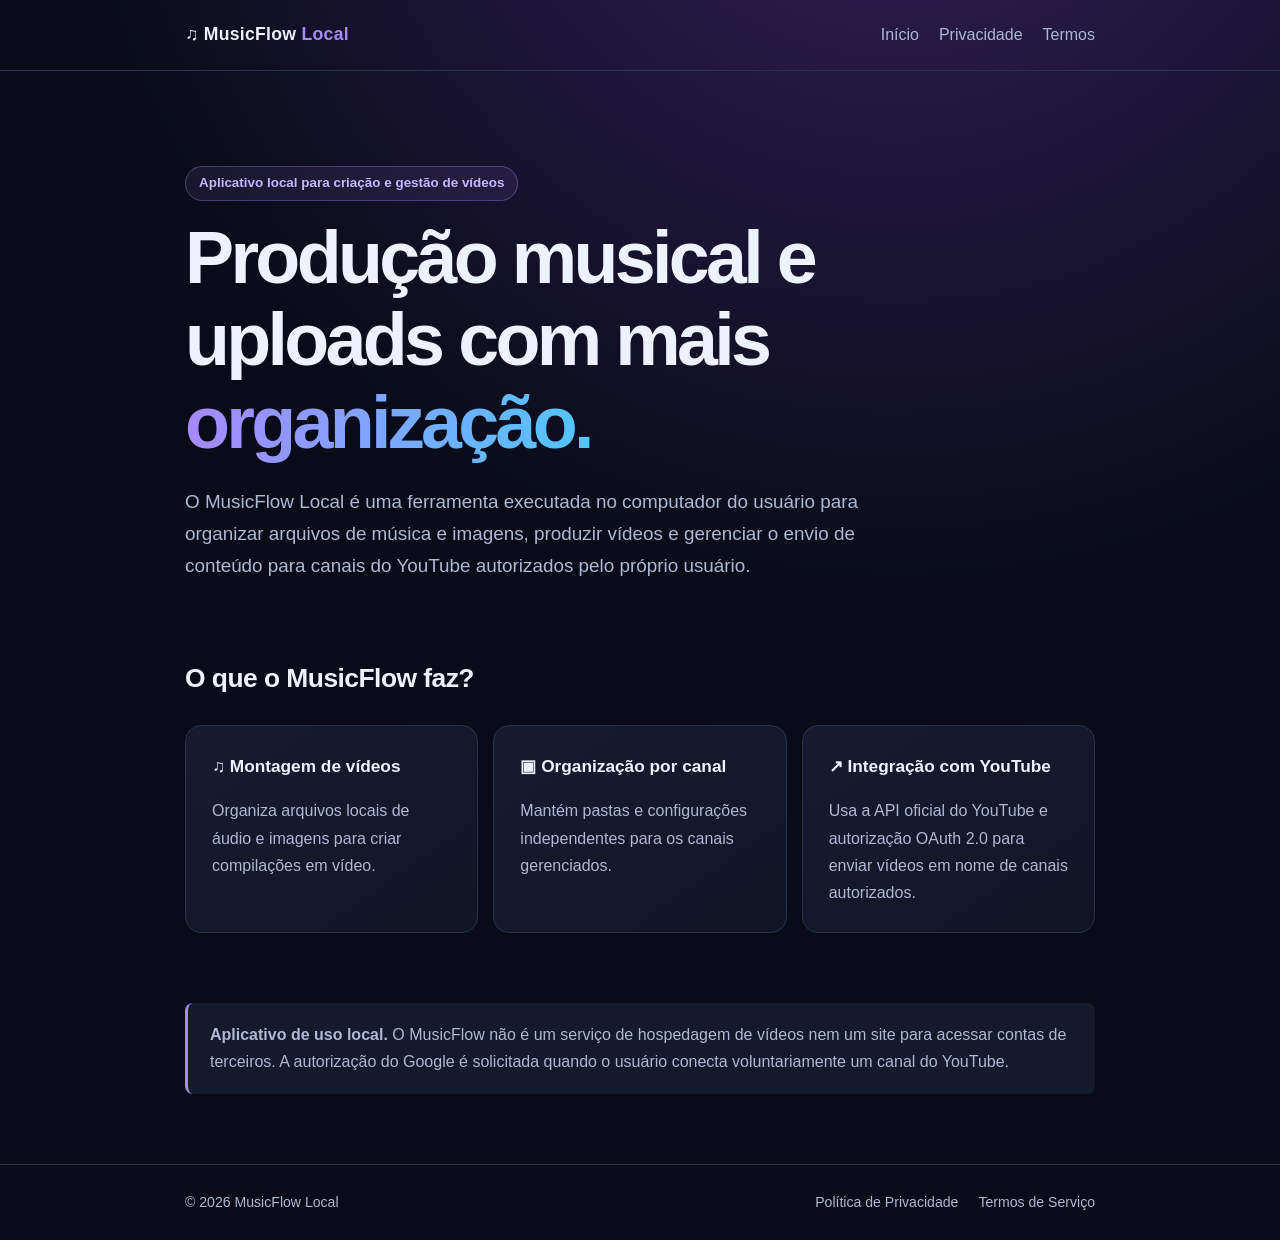
==== index.html @ 0c62ef73 "Add files via upload" ====
<!doctype html>
<html lang="pt-BR">
<head>
  <meta charset="UTF-8">
  <meta name="viewport" content="width=device-width, initial-scale=1">
  <meta name="description" content="MusicFlow Local: aplicativo desktop de uso pessoal para organizar músicas, criar vídeos e gerenciar uploads para canais do YouTube.">
  <title>MusicFlow Local — Página inicial</title>
  <style>
    :root{color-scheme:dark;--bg:#090c18;--panel:#13192c;--stroke:#28324c;--txt:#eef2ff;--muted:#adb8d4;--a:#a887ff;--b:#4fc7ff}
    *{box-sizing:border-box}body{margin:0;font-family:Inter,Segoe UI,Arial,sans-serif;background:radial-gradient(circle at 70% -20%,#34205c 0,transparent 48%),var(--bg);color:var(--txt);line-height:1.7}
    .wrap{max-width:960px;margin:auto;padding:0 25px}header{border-bottom:1px solid var(--stroke)}nav{display:flex;justify-content:space-between;align-items:center;gap:16px;flex-wrap:wrap;padding:20px 0}.brand{font-weight:800;letter-spacing:.3px;font-size:1.1rem;color:var(--txt);text-decoration:none}.brand span{color:var(--a)}.navlinks{display:flex;gap:20px;flex-wrap:wrap}.navlinks a,footer a{color:var(--muted);text-decoration:none}.navlinks a:hover,footer a:hover{color:white}
    main{min-height:65vh}.hero{padding:95px 0 55px}h1{font-size:clamp(2.5rem,6vw,4.6rem);line-height:1.12;letter-spacing:-.05em;max-width:800px;margin:16px 0 22px}h1 em{font-style:normal;background:linear-gradient(95deg,var(--a),var(--b));background-clip:text;color:transparent}.lead{color:var(--muted);font-size:1.18rem;max-width:680px}.eyebrow{display:inline-block;color:#c6b6ff;background:#ab88ff19;border:1px solid #a887ff55;padding:5px 13px;border-radius:100px;font-size:.84rem;font-weight:600}h2{font-size:1.65rem;letter-spacing:-.02em;margin:0 0 24px}.grid{display:grid;grid-template-columns:repeat(3,1fr);gap:15px;margin-bottom:70px}.card{border:1px solid var(--stroke);background:linear-gradient(145deg,#161b30,#101526);border-radius:16px;padding:26px}.card b{font-size:1.08rem}.card p{color:var(--muted);margin-bottom:0}.note{background:#121a2b;border-left:3px solid var(--a);border-radius:8px;padding:18px 22px;color:var(--muted);margin:0 0 70px}footer{border-top:1px solid var(--stroke);padding:26px 0;color:var(--muted);font-size:.88rem}.foot{display:flex;align-items:center;justify-content:space-between;flex-wrap:wrap;gap:10px}
    @media(max-width:680px){.grid{grid-template-columns:1fr}.hero{padding:60px 0 35px}}
  </style>
</head>
<body>
<header><div class="wrap"><nav><a class="brand" href="index.html">♫ MusicFlow <span>Local</span></a><div class="navlinks"><a href="index.html" aria-current="page">Início</a><a href="privacidade.html">Privacidade</a><a href="termos.html">Termos</a></div></nav></div></header>
<main class="wrap">
  <section class="hero"><span class="eyebrow">Aplicativo local para criação e gestão de vídeos</span><h1>Produção musical e uploads com mais <em>organização.</em></h1><p class="lead">O MusicFlow Local é uma ferramenta executada no computador do usuário para organizar arquivos de música e imagens, produzir vídeos e gerenciar o envio de conteúdo para canais do YouTube autorizados pelo próprio usuário.</p></section>
  <section aria-label="Funcionalidades"><h2>O que o MusicFlow faz?</h2><div class="grid">
    <div class="card"><b>♫ Montagem de vídeos</b><p>Organiza arquivos locais de áudio e imagens para criar compilações em vídeo.</p></div>
    <div class="card"><b>▣ Organização por canal</b><p>Mantém pastas e configurações independentes para os canais gerenciados.</p></div>
    <div class="card"><b>↗ Integração com YouTube</b><p>Usa a API oficial do YouTube e autorização OAuth 2.0 para enviar vídeos em nome de canais autorizados.</p></div>
  </div></section>
  <aside class="note"><strong>Aplicativo de uso local.</strong> O MusicFlow não é um serviço de hospedagem de vídeos nem um site para acessar contas de terceiros. A autorização do Google é solicitada quando o usuário conecta voluntariamente um canal do YouTube.</aside>
</main>
<footer><div class="wrap foot"><span>© 2026 MusicFlow Local</span><div class="navlinks"><a href="privacidade.html">Política de Privacidade</a><a href="termos.html">Termos de Serviço</a></div></div></footer>
</body>
</html>
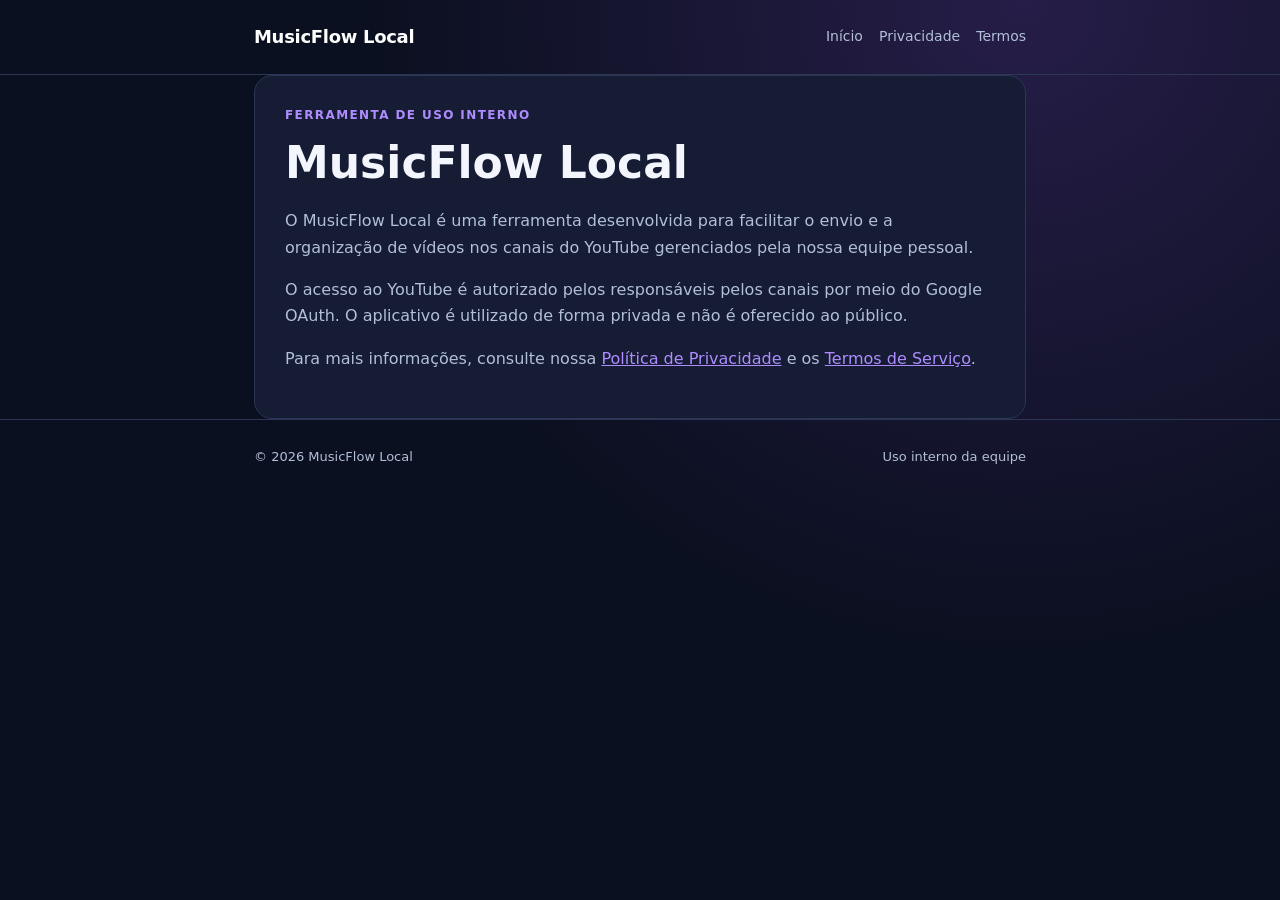
==== commit 3f9e7eb5: "Add files via upload" ====
--- a/index.html
+++ b/index.html
@@ -1,29 +1,15 @@
 <!doctype html>
 <html lang="pt-BR">
 <head>
-  <meta charset="UTF-8">
-  <meta name="viewport" content="width=device-width, initial-scale=1">
-  <meta name="description" content="MusicFlow Local: aplicativo desktop de uso pessoal para organizar músicas, criar vídeos e gerenciar uploads para canais do YouTube.">
-  <title>MusicFlow Local — Página inicial</title>
-  <style>
-    :root{color-scheme:dark;--bg:#090c18;--panel:#13192c;--stroke:#28324c;--txt:#eef2ff;--muted:#adb8d4;--a:#a887ff;--b:#4fc7ff}
-    *{box-sizing:border-box}body{margin:0;font-family:Inter,Segoe UI,Arial,sans-serif;background:radial-gradient(circle at 70% -20%,#34205c 0,transparent 48%),var(--bg);color:var(--txt);line-height:1.7}
-    .wrap{max-width:960px;margin:auto;padding:0 25px}header{border-bottom:1px solid var(--stroke)}nav{display:flex;justify-content:space-between;align-items:center;gap:16px;flex-wrap:wrap;padding:20px 0}.brand{font-weight:800;letter-spacing:.3px;font-size:1.1rem;color:var(--txt);text-decoration:none}.brand span{color:var(--a)}.navlinks{display:flex;gap:20px;flex-wrap:wrap}.navlinks a,footer a{color:var(--muted);text-decoration:none}.navlinks a:hover,footer a:hover{color:white}
-    main{min-height:65vh}.hero{padding:95px 0 55px}h1{font-size:clamp(2.5rem,6vw,4.6rem);line-height:1.12;letter-spacing:-.05em;max-width:800px;margin:16px 0 22px}h1 em{font-style:normal;background:linear-gradient(95deg,var(--a),var(--b));background-clip:text;color:transparent}.lead{color:var(--muted);font-size:1.18rem;max-width:680px}.eyebrow{display:inline-block;color:#c6b6ff;background:#ab88ff19;border:1px solid #a887ff55;padding:5px 13px;border-radius:100px;font-size:.84rem;font-weight:600}h2{font-size:1.65rem;letter-spacing:-.02em;margin:0 0 24px}.grid{display:grid;grid-template-columns:repeat(3,1fr);gap:15px;margin-bottom:70px}.card{border:1px solid var(--stroke);background:linear-gradient(145deg,#161b30,#101526);border-radius:16px;padding:26px}.card b{font-size:1.08rem}.card p{color:var(--muted);margin-bottom:0}.note{background:#121a2b;border-left:3px solid var(--a);border-radius:8px;padding:18px 22px;color:var(--muted);margin:0 0 70px}footer{border-top:1px solid var(--stroke);padding:26px 0;color:var(--muted);font-size:.88rem}.foot{display:flex;align-items:center;justify-content:space-between;flex-wrap:wrap;gap:10px}
-    @media(max-width:680px){.grid{grid-template-columns:1fr}.hero{padding:60px 0 35px}}
-  </style>
+  <meta charset="utf-8">
+  <meta name="viewport" content="width=device-width,initial-scale=1">
+  <meta name="description" content="MusicFlow Local é uma ferramenta interna para facilitar o envio de vídeos da equipe aos canais do YouTube.">
+  <title>MusicFlow Local</title>
+  <link rel="stylesheet" href="style.css">
 </head>
 <body>
-<header><div class="wrap"><nav><a class="brand" href="index.html">♫ MusicFlow <span>Local</span></a><div class="navlinks"><a href="index.html" aria-current="page">Início</a><a href="privacidade.html">Privacidade</a><a href="termos.html">Termos</a></div></nav></div></header>
-<main class="wrap">
-  <section class="hero"><span class="eyebrow">Aplicativo local para criação e gestão de vídeos</span><h1>Produção musical e uploads com mais <em>organização.</em></h1><p class="lead">O MusicFlow Local é uma ferramenta executada no computador do usuário para organizar arquivos de música e imagens, produzir vídeos e gerenciar o envio de conteúdo para canais do YouTube autorizados pelo próprio usuário.</p></section>
-  <section aria-label="Funcionalidades"><h2>O que o MusicFlow faz?</h2><div class="grid">
-    <div class="card"><b>♫ Montagem de vídeos</b><p>Organiza arquivos locais de áudio e imagens para criar compilações em vídeo.</p></div>
-    <div class="card"><b>▣ Organização por canal</b><p>Mantém pastas e configurações independentes para os canais gerenciados.</p></div>
-    <div class="card"><b>↗ Integração com YouTube</b><p>Usa a API oficial do YouTube e autorização OAuth 2.0 para enviar vídeos em nome de canais autorizados.</p></div>
-  </div></section>
-  <aside class="note"><strong>Aplicativo de uso local.</strong> O MusicFlow não é um serviço de hospedagem de vídeos nem um site para acessar contas de terceiros. A autorização do Google é solicitada quando o usuário conecta voluntariamente um canal do YouTube.</aside>
-</main>
-<footer><div class="wrap foot"><span>© 2026 MusicFlow Local</span><div class="navlinks"><a href="privacidade.html">Política de Privacidade</a><a href="termos.html">Termos de Serviço</a></div></div></footer>
+  <header><div class="container"><a class="brand" href="index.html">MusicFlow Local</a><nav><a href="index.html">Início</a><a href="privacidade.html">Privacidade</a><a href="termos.html">Termos</a></nav></div></header>
+  <main class="container"><section class="card"><span class="tag">Ferramenta de uso interno</span><h1>MusicFlow Local</h1><p>O MusicFlow Local é uma ferramenta desenvolvida para facilitar o envio e a organização de vídeos nos canais do YouTube gerenciados pela nossa equipe pessoal.</p><p>O acesso ao YouTube é autorizado pelos responsáveis pelos canais por meio do Google OAuth. O aplicativo é utilizado de forma privada e não é oferecido ao público.</p><p>Para mais informações, consulte nossa <a href="privacidade.html">Política de Privacidade</a> e os <a href="termos.html">Termos de Serviço</a>.</p></section></main>
+  <footer><div class="container"><span>© 2026 MusicFlow Local</span><span>Uso interno da equipe</span></div></footer>
 </body>
 </html>
--- a/style.css
+++ b/style.css
@@ -0,0 +1 @@
+:root{color-scheme:dark;--bg:#0b1020;--panel:#151c33;--text:#f3f5ff;--muted:#b1bfd7;--accent:#ae8cff;--line:#2a3654}*{box-sizing:border-box}body{margin:0;min-height:100vh;background:radial-gradient(circle at 80% 0%,#261d48,transparent 48%),var(--bg);color:var(--text);font-family:system-ui,-apple-system,"Segoe UI",Arial,sans-serif;line-height:1.65}.container{max-width:820px;padding:0 24px;margin:0 auto}header{border-bottom:1px solid var(--line)}header .container{display:flex;align-items:center;justify-content:space-between;gap:16px;padding-top:22px;padding-bottom:22px}a{color:var(--accent)}nav{display:flex;flex-wrap:wrap;gap:16px}nav a{font-size:14px;text-decoration:none;color:var(--muted)}nav a:hover{color:#fff}.brand{font-size:18px;font-weight:800;letter-spacing:-.3px;color:#fff;text-decoration:none}main{padding:72px 0 80px}h1{font-size:clamp(29px,5vw,44px);line-height:1.2;margin:0 0 18px}h2{font-size:19px;margin:30px 0 8px}p{margin:0 0 16px;color:var(--muted)}.card{background:var(--panel);border:1px solid var(--line);border-radius:18px;padding:30px}.tag{color:var(--accent);font-weight:700;text-transform:uppercase;letter-spacing:1.4px;font-size:12px;display:block;margin-bottom:12px}footer{border-top:1px solid var(--line);padding:26px 0;font-size:13px;color:var(--muted)}footer .container{display:flex;justify-content:space-between;gap:15px;flex-wrap:wrap}@media(max-width:550px){header .container{display:block}nav{margin-top:12px}main{padding:46px 0}.card{padding:22px}}
